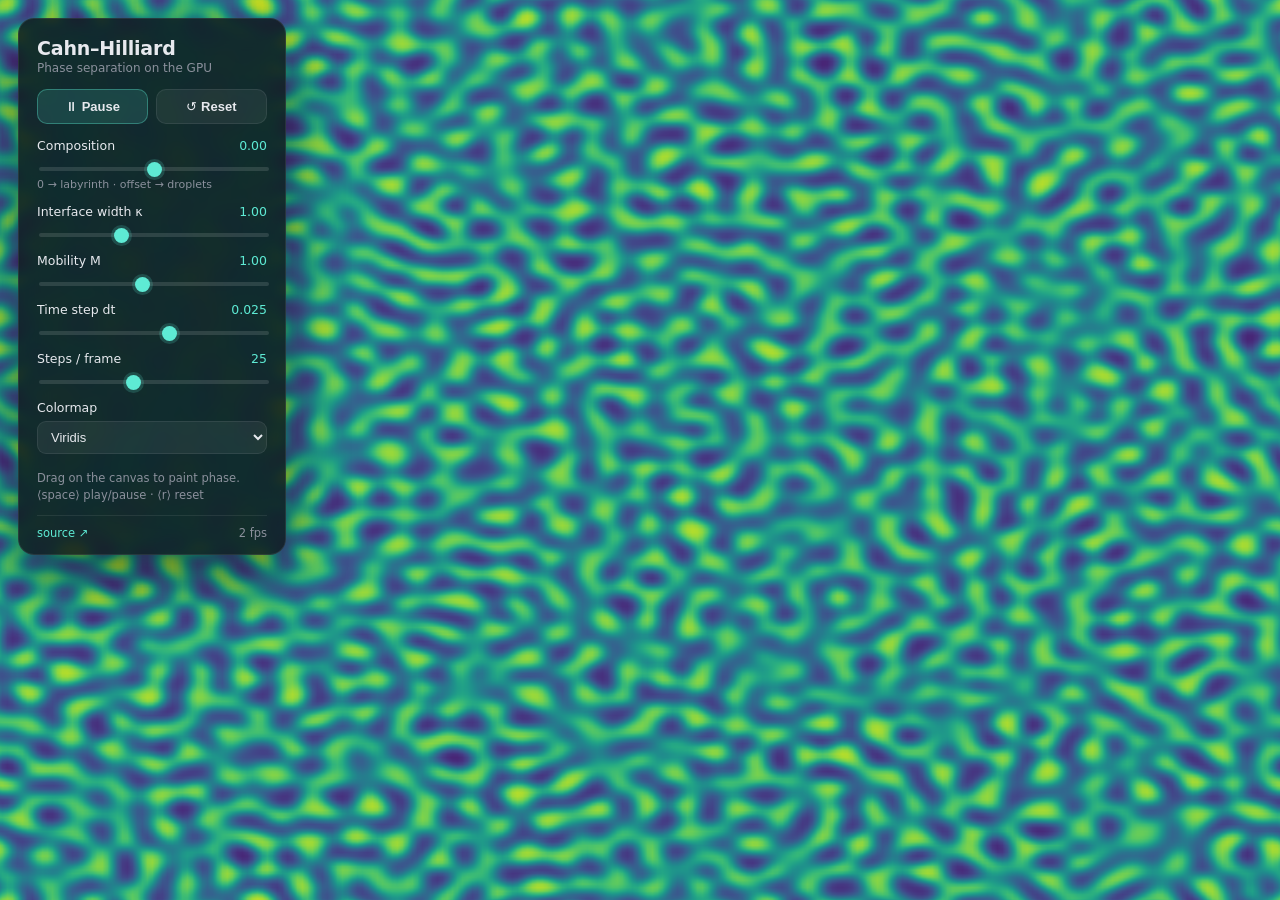
==== index.html @ 3d504143 "Cahn–Hilliard phase separation: interactive WebGL demo + Python spectral reference Real-time GPU sol" ====
<!DOCTYPE html>
<html lang="en">
<head>
  <meta charset="UTF-8" />
  <meta name="viewport" content="width=device-width, initial-scale=1.0" />
  <title>Cahn–Hilliard · Phase Separation on the GPU</title>
  <meta name="description" content="Interactive WebGL2 simulation of the Cahn–Hilliard equation — spinodal decomposition and capillary phase separation, running in real time on the GPU." />
  <link rel="stylesheet" href="css/style.css" />
</head>
<body>
  <canvas id="sim"></canvas>

  <aside id="panel">
    <header>
      <h1>Cahn–Hilliard</h1>
      <p class="sub">Phase separation on the GPU</p>
    </header>

    <div class="row buttons">
      <button id="playPause" class="primary">⏸ Pause</button>
      <button id="reset">↺ Reset</button>
    </div>

    <label class="ctl">
      <span>Composition <i id="meanVal">0.00</i></span>
      <input type="range" id="mean" min="-0.6" max="0.6" step="0.01" value="0" />
      <small>0 → labyrinth · offset → droplets</small>
    </label>

    <label class="ctl">
      <span>Interface width κ <i id="kappaVal">1.0</i></span>
      <input type="range" id="kappa" min="0.2" max="2.5" step="0.05" value="1.0" />
    </label>

    <label class="ctl">
      <span>Mobility M <i id="mobVal">1.0</i></span>
      <input type="range" id="mob" min="0.2" max="2.0" step="0.05" value="1.0" />
    </label>

    <label class="ctl">
      <span>Time step dt <i id="dtVal">0.025</i></span>
      <input type="range" id="dt" min="0.005" max="0.04" step="0.001" value="0.025" />
    </label>

    <label class="ctl">
      <span>Steps / frame <i id="subVal">25</i></span>
      <input type="range" id="sub" min="1" max="60" step="1" value="25" />
    </label>

    <label class="ctl">
      <span>Colormap</span>
      <select id="cmap">
        <option value="0">Viridis</option>
        <option value="1">Magma</option>
        <option value="2">Inferno</option>
        <option value="3">Ink (two-tone)</option>
        <option value="4">Gold / Teal</option>
      </select>
    </label>

    <p class="hint">Drag on the canvas to paint phase. ⟨space⟩ play/pause · ⟨r⟩ reset</p>
    <footer>
      <a href="https://github.com/DmitryLobuznov/cahn-hilliard" target="_blank" rel="noopener">source ↗</a>
      <span id="fps"></span>
    </footer>
  </aside>

  <script src="js/main.js"></script>
</body>
</html>
---- css/style.css ----
:root {
  --bg: #0a0b0e;
  --panel: rgba(18, 20, 26, 0.82);
  --line: rgba(255, 255, 255, 0.08);
  --txt: #e7e9ee;
  --dim: #8b909c;
  --accent: #5eead4;
}

* { box-sizing: border-box; }

html, body {
  margin: 0;
  height: 100%;
  overflow: hidden;
  background: var(--bg);
  color: var(--txt);
  font-family: ui-sans-serif, -apple-system, "SF Pro Text", "Inter", system-ui, sans-serif;
  -webkit-font-smoothing: antialiased;
}

#sim {
  position: fixed;
  inset: 0;
  width: 100%;
  height: 100%;
  display: block;
  cursor: crosshair;
}

#panel {
  position: fixed;
  top: 18px;
  left: 18px;
  width: 268px;
  padding: 18px 18px 14px;
  background: var(--panel);
  backdrop-filter: blur(14px) saturate(140%);
  -webkit-backdrop-filter: blur(14px) saturate(140%);
  border: 1px solid var(--line);
  border-radius: 16px;
  box-shadow: 0 20px 60px rgba(0, 0, 0, 0.45);
  user-select: none;
}

header h1 {
  margin: 0;
  font-size: 19px;
  font-weight: 650;
  letter-spacing: -0.01em;
}
.sub {
  margin: 2px 0 14px;
  font-size: 12px;
  color: var(--dim);
}

.row.buttons { display: flex; gap: 8px; margin-bottom: 14px; }

button {
  flex: 1;
  padding: 9px 10px;
  font-size: 13px;
  font-weight: 550;
  color: var(--txt);
  background: rgba(255, 255, 255, 0.06);
  border: 1px solid var(--line);
  border-radius: 10px;
  cursor: pointer;
  transition: background 0.15s, transform 0.05s;
}
button:hover { background: rgba(255, 255, 255, 0.12); }
button:active { transform: translateY(1px); }
button.primary { background: rgba(94, 234, 212, 0.14); border-color: rgba(94, 234, 212, 0.35); }

.ctl {
  display: block;
  margin: 0 0 13px;
  font-size: 12.5px;
  color: var(--dim);
}
.ctl > span {
  display: flex;
  justify-content: space-between;
  margin-bottom: 6px;
  color: var(--txt);
}
.ctl i { color: var(--accent); font-style: normal; font-variant-numeric: tabular-nums; }
.ctl small { display: block; margin-top: 4px; font-size: 11px; color: var(--dim); }

input[type="range"] {
  -webkit-appearance: none;
  appearance: none;
  width: 100%;
  height: 4px;
  border-radius: 4px;
  background: rgba(255, 255, 255, 0.12);
  outline: none;
}
input[type="range"]::-webkit-slider-thumb {
  -webkit-appearance: none;
  width: 15px;
  height: 15px;
  border-radius: 50%;
  background: var(--accent);
  cursor: pointer;
  box-shadow: 0 0 0 3px rgba(94, 234, 212, 0.18);
}
input[type="range"]::-moz-range-thumb {
  width: 15px; height: 15px; border: none; border-radius: 50%;
  background: var(--accent); cursor: pointer;
}

select {
  width: 100%;
  padding: 7px 9px;
  font-size: 13px;
  color: var(--txt);
  background: rgba(255, 255, 255, 0.06);
  border: 1px solid var(--line);
  border-radius: 9px;
}

.hint {
  margin: 16px 0 10px;
  font-size: 11.5px;
  line-height: 1.5;
  color: var(--dim);
}

footer {
  display: flex;
  justify-content: space-between;
  align-items: center;
  padding-top: 10px;
  border-top: 1px solid var(--line);
  font-size: 11.5px;
}
footer a { color: var(--accent); text-decoration: none; }
footer a:hover { text-decoration: underline; }
#fps { color: var(--dim); font-variant-numeric: tabular-nums; }

@media (max-width: 560px) {
  #panel { width: calc(100% - 24px); left: 12px; top: 12px; }
}
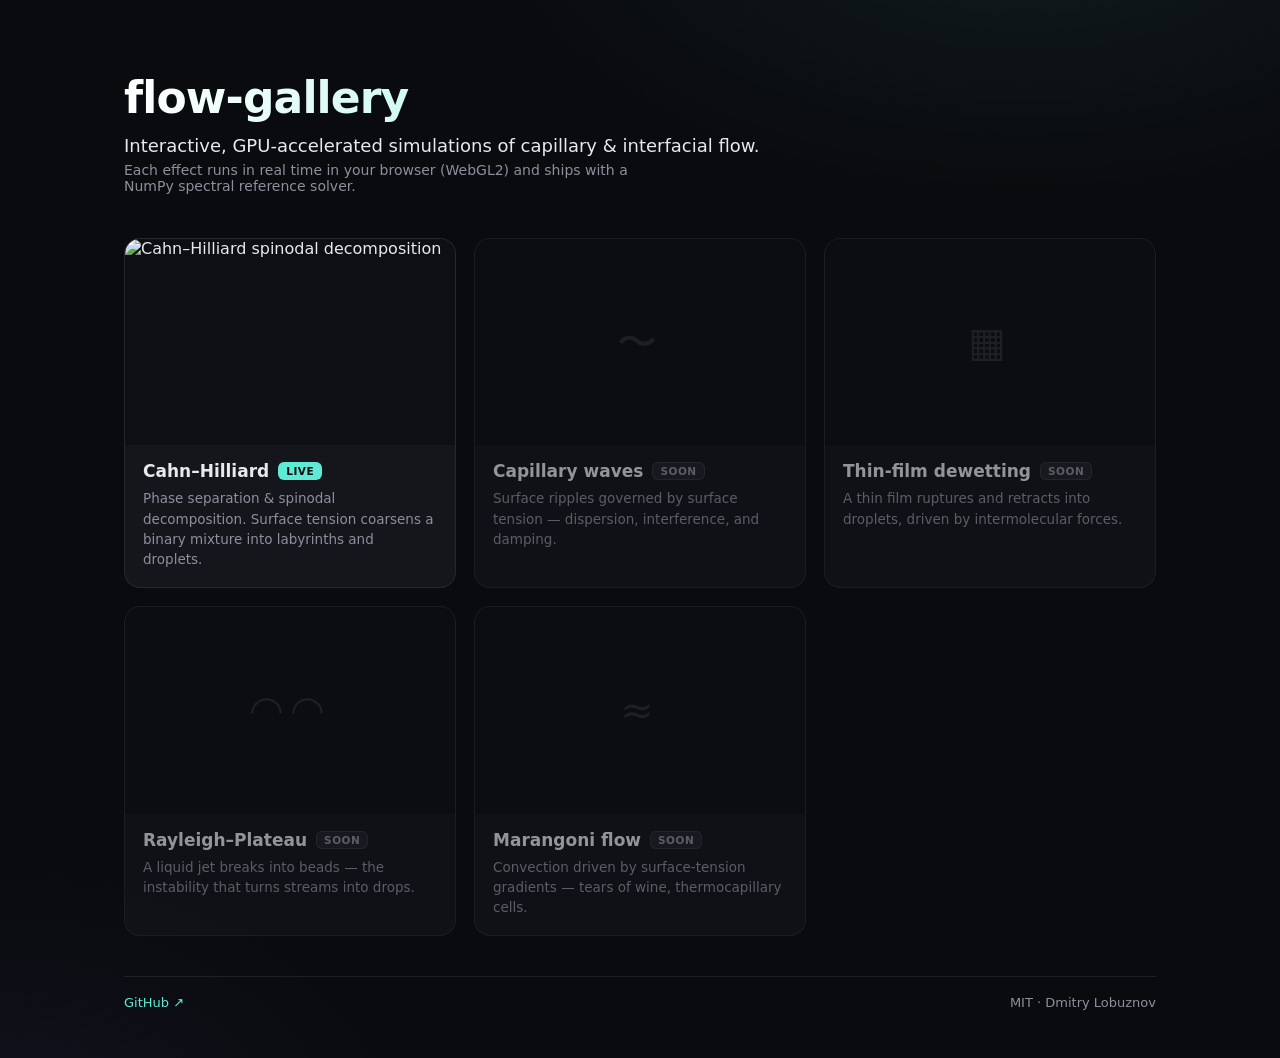
==== commit 8ae09e1e: "Restructure into flow-gallery monorepo; Cahn–Hilliard becomes first module Move the Cahn–Hilliard de" ====
--- a/index.html
+++ b/index.html
@@ -3,68 +3,66 @@
 <head>
   <meta charset="UTF-8" />
   <meta name="viewport" content="width=device-width, initial-scale=1.0" />
-  <title>Cahn–Hilliard · Phase Separation on the GPU</title>
-  <meta name="description" content="Interactive WebGL2 simulation of the Cahn–Hilliard equation — spinodal decomposition and capillary phase separation, running in real time on the GPU." />
-  <link rel="stylesheet" href="css/style.css" />
+  <title>flow-gallery · interactive capillary-effect simulations</title>
+  <meta name="description" content="A gallery of real-time, GPU-accelerated simulations of capillary and interfacial flow phenomena — phase separation, capillary waves, dewetting, and more." />
+  <link rel="stylesheet" href="css/landing.css" />
 </head>
 <body>
-  <canvas id="sim"></canvas>
-
-  <aside id="panel">
-    <header>
-      <h1>Cahn–Hilliard</h1>
-      <p class="sub">Phase separation on the GPU</p>
+  <main>
+    <header class="hero">
+      <h1>flow-gallery</h1>
+      <p class="tagline">Interactive, GPU-accelerated simulations of capillary &amp; interfacial flow.</p>
+      <p class="sub">Each effect runs in real time in your browser (WebGL2) and ships with a NumPy spectral reference solver.</p>
     </header>
 
-    <div class="row buttons">
-      <button id="playPause" class="primary">⏸ Pause</button>
-      <button id="reset">↺ Reset</button>
-    </div>
+    <section class="grid">
+      <!-- live -->
+      <a class="card" href="cahn-hilliard/">
+        <div class="thumb"><img src="cahn-hilliard/assets/spinodal.gif" alt="Cahn–Hilliard spinodal decomposition" loading="lazy" /></div>
+        <div class="meta">
+          <h2>Cahn–Hilliard <span class="badge live">live</span></h2>
+          <p>Phase separation &amp; spinodal decomposition. Surface tension coarsens a binary mixture into labyrinths and droplets.</p>
+        </div>
+      </a>
 
-    <label class="ctl">
-      <span>Composition <i id="meanVal">0.00</i></span>
-      <input type="range" id="mean" min="-0.6" max="0.6" step="0.01" value="0" />
-      <small>0 → labyrinth · offset → droplets</small>
-    </label>
+      <!-- roadmap -->
+      <div class="card soon">
+        <div class="thumb placeholder">〜</div>
+        <div class="meta">
+          <h2>Capillary waves <span class="badge">soon</span></h2>
+          <p>Surface ripples governed by surface tension — dispersion, interference, and damping.</p>
+        </div>
+      </div>
 
-    <label class="ctl">
-      <span>Interface width κ <i id="kappaVal">1.0</i></span>
-      <input type="range" id="kappa" min="0.2" max="2.5" step="0.05" value="1.0" />
-    </label>
+      <div class="card soon">
+        <div class="thumb placeholder">▦</div>
+        <div class="meta">
+          <h2>Thin-film dewetting <span class="badge">soon</span></h2>
+          <p>A thin film ruptures and retracts into droplets, driven by intermolecular forces.</p>
+        </div>
+      </div>
 
-    <label class="ctl">
-      <span>Mobility M <i id="mobVal">1.0</i></span>
-      <input type="range" id="mob" min="0.2" max="2.0" step="0.05" value="1.0" />
-    </label>
+      <div class="card soon">
+        <div class="thumb placeholder">◠◠</div>
+        <div class="meta">
+          <h2>Rayleigh–Plateau <span class="badge">soon</span></h2>
+          <p>A liquid jet breaks into beads — the instability that turns streams into drops.</p>
+        </div>
+      </div>
 
-    <label class="ctl">
-      <span>Time step dt <i id="dtVal">0.025</i></span>
-      <input type="range" id="dt" min="0.005" max="0.04" step="0.001" value="0.025" />
-    </label>
+      <div class="card soon">
+        <div class="thumb placeholder">≈</div>
+        <div class="meta">
+          <h2>Marangoni flow <span class="badge">soon</span></h2>
+          <p>Convection driven by surface-tension gradients — tears of wine, thermocapillary cells.</p>
+        </div>
+      </div>
+    </section>
 
-    <label class="ctl">
-      <span>Steps / frame <i id="subVal">25</i></span>
-      <input type="range" id="sub" min="1" max="60" step="1" value="25" />
-    </label>
-
-    <label class="ctl">
-      <span>Colormap</span>
-      <select id="cmap">
-        <option value="0">Viridis</option>
-        <option value="1">Magma</option>
-        <option value="2">Inferno</option>
-        <option value="3">Ink (two-tone)</option>
-        <option value="4">Gold / Teal</option>
-      </select>
-    </label>
-
-    <p class="hint">Drag on the canvas to paint phase. ⟨space⟩ play/pause · ⟨r⟩ reset</p>
-    <footer>
-      <a href="https://github.com/DmitryLobuznov/cahn-hilliard" target="_blank" rel="noopener">source ↗</a>
-      <span id="fps"></span>
+    <footer class="foot">
+      <a href="https://github.com/DmitryLobuznov/flow-gallery" target="_blank" rel="noopener">GitHub ↗</a>
+      <span>MIT · Dmitry Lobuznov</span>
     </footer>
-  </aside>
-
-  <script src="js/main.js"></script>
+  </main>
 </body>
 </html>
--- a/css/landing.css
+++ b/css/landing.css
@@ -0,0 +1,125 @@
+:root {
+  --bg: #0a0b0e;
+  --card: #14161c;
+  --line: rgba(255, 255, 255, 0.08);
+  --txt: #e7e9ee;
+  --dim: #8b909c;
+  --accent: #5eead4;
+}
+
+* { box-sizing: border-box; }
+
+body {
+  margin: 0;
+  min-height: 100vh;
+  background:
+    radial-gradient(900px 500px at 80% -10%, rgba(94, 234, 212, 0.08), transparent 60%),
+    radial-gradient(700px 500px at 0% 110%, rgba(120, 119, 255, 0.07), transparent 60%),
+    var(--bg);
+  color: var(--txt);
+  font-family: ui-sans-serif, -apple-system, "SF Pro Text", "Inter", system-ui, sans-serif;
+  -webkit-font-smoothing: antialiased;
+}
+
+main { max-width: 1080px; margin: 0 auto; padding: 72px 24px 48px; }
+
+.hero { margin-bottom: 44px; }
+.hero h1 {
+  margin: 0;
+  font-size: 44px;
+  font-weight: 700;
+  letter-spacing: -0.02em;
+  background: linear-gradient(90deg, #fff, var(--accent));
+  -webkit-background-clip: text;
+  background-clip: text;
+  color: transparent;
+}
+.tagline { margin: 12px 0 6px; font-size: 18px; color: var(--txt); }
+.sub { margin: 0; font-size: 14px; color: var(--dim); max-width: 60ch; }
+
+.grid {
+  display: grid;
+  grid-template-columns: repeat(auto-fill, minmax(300px, 1fr));
+  gap: 18px;
+}
+
+.card {
+  display: flex;
+  flex-direction: column;
+  background: var(--card);
+  border: 1px solid var(--line);
+  border-radius: 16px;
+  overflow: hidden;
+  text-decoration: none;
+  color: inherit;
+  transition: transform 0.18s ease, border-color 0.18s ease, box-shadow 0.18s ease;
+}
+a.card:hover {
+  transform: translateY(-4px);
+  border-color: rgba(94, 234, 212, 0.4);
+  box-shadow: 0 24px 60px rgba(0, 0, 0, 0.45);
+}
+
+.thumb {
+  aspect-ratio: 16 / 10;
+  background: #0d0f13;
+  overflow: hidden;
+}
+.thumb img { width: 100%; height: 100%; object-fit: cover; display: block; }
+.thumb.placeholder {
+  display: flex;
+  align-items: center;
+  justify-content: center;
+  font-size: 40px;
+  color: rgba(255, 255, 255, 0.12);
+  letter-spacing: 6px;
+}
+
+.meta { padding: 16px 18px 18px; }
+.meta h2 {
+  margin: 0 0 7px;
+  font-size: 17px;
+  font-weight: 600;
+  display: flex;
+  align-items: center;
+  gap: 9px;
+}
+.meta p { margin: 0; font-size: 13.5px; line-height: 1.5; color: var(--dim); }
+
+.badge {
+  font-size: 10.5px;
+  font-weight: 600;
+  text-transform: uppercase;
+  letter-spacing: 0.05em;
+  padding: 2px 7px;
+  border-radius: 6px;
+  color: var(--dim);
+  background: rgba(255, 255, 255, 0.06);
+  border: 1px solid var(--line);
+}
+.badge.live {
+  color: #0a0b0e;
+  background: var(--accent);
+  border-color: transparent;
+}
+
+.card.soon { opacity: 0.62; cursor: default; }
+.card.soon:hover { transform: none; }
+
+.foot {
+  display: flex;
+  justify-content: space-between;
+  align-items: center;
+  margin-top: 40px;
+  padding-top: 18px;
+  border-top: 1px solid var(--line);
+  font-size: 13px;
+  color: var(--dim);
+}
+.foot a { color: var(--accent); text-decoration: none; }
+.foot a:hover { text-decoration: underline; }
+
+@media (max-width: 560px) {
+  main { padding: 48px 16px 32px; }
+  .hero h1 { font-size: 34px; }
+}
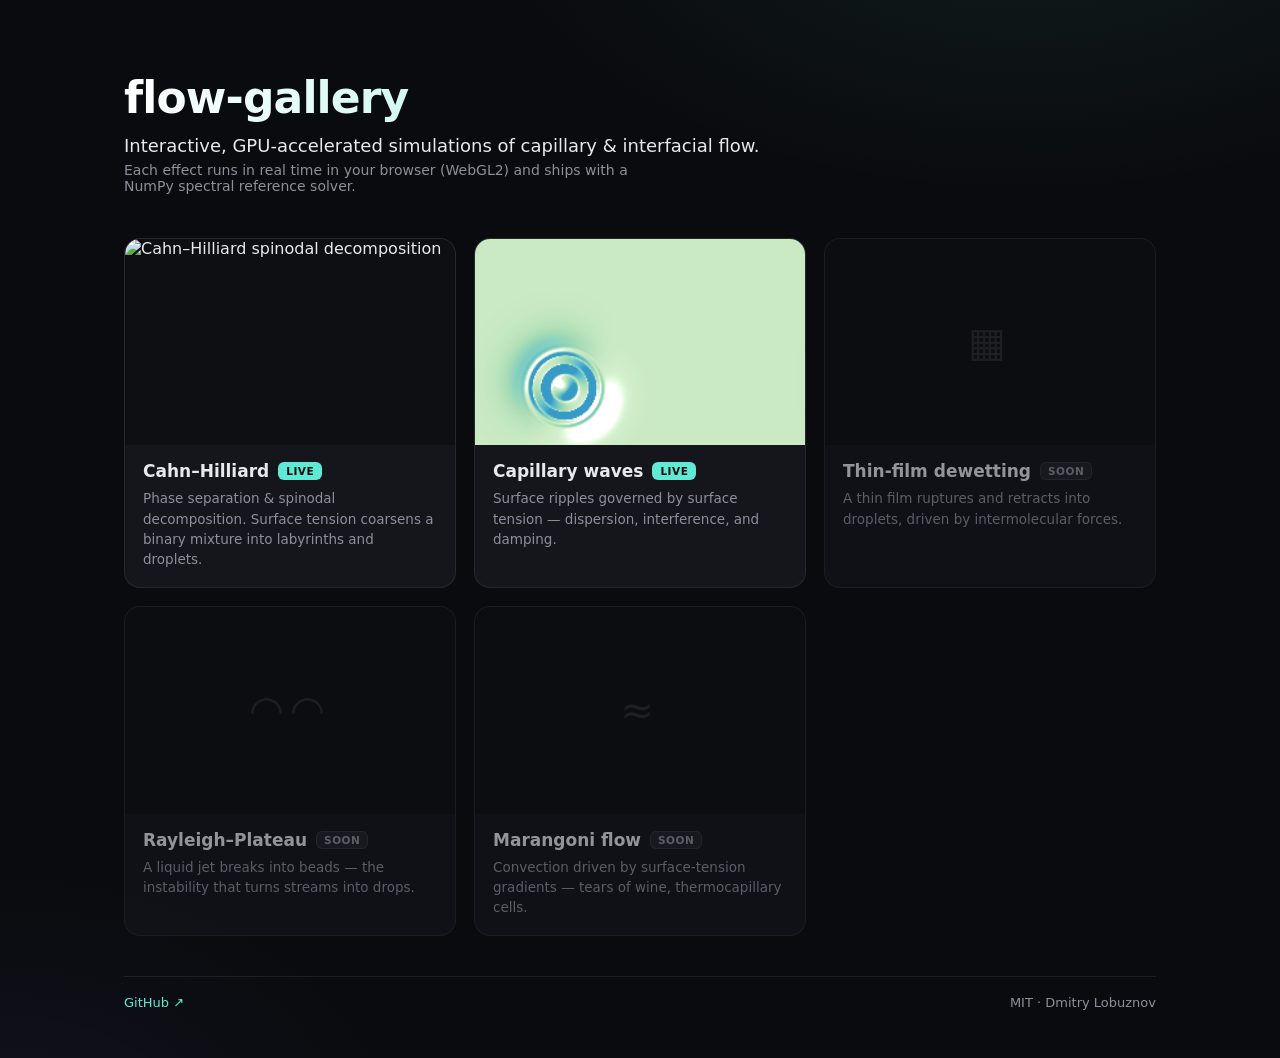
==== commit 22a8a9a4: "Add capillary-waves module (gravity–capillary surface waves) Second flow-gallery effect: an interact" ====
--- a/index.html
+++ b/index.html
@@ -25,14 +25,15 @@
         </div>
       </a>
 
-      <!-- roadmap -->
-      <div class="card soon">
-        <div class="thumb placeholder">〜</div>
+      <a class="card" href="capillary-waves/">
+        <div class="thumb"><img src="capillary-waves/assets/ripple.gif" alt="Capillary waves ripple tank" loading="lazy" /></div>
         <div class="meta">
-          <h2>Capillary waves <span class="badge">soon</span></h2>
+          <h2>Capillary waves <span class="badge live">live</span></h2>
           <p>Surface ripples governed by surface tension — dispersion, interference, and damping.</p>
         </div>
-      </div>
+      </a>
+
+      <!-- roadmap -->
 
       <div class="card soon">
         <div class="thumb placeholder">▦</div>
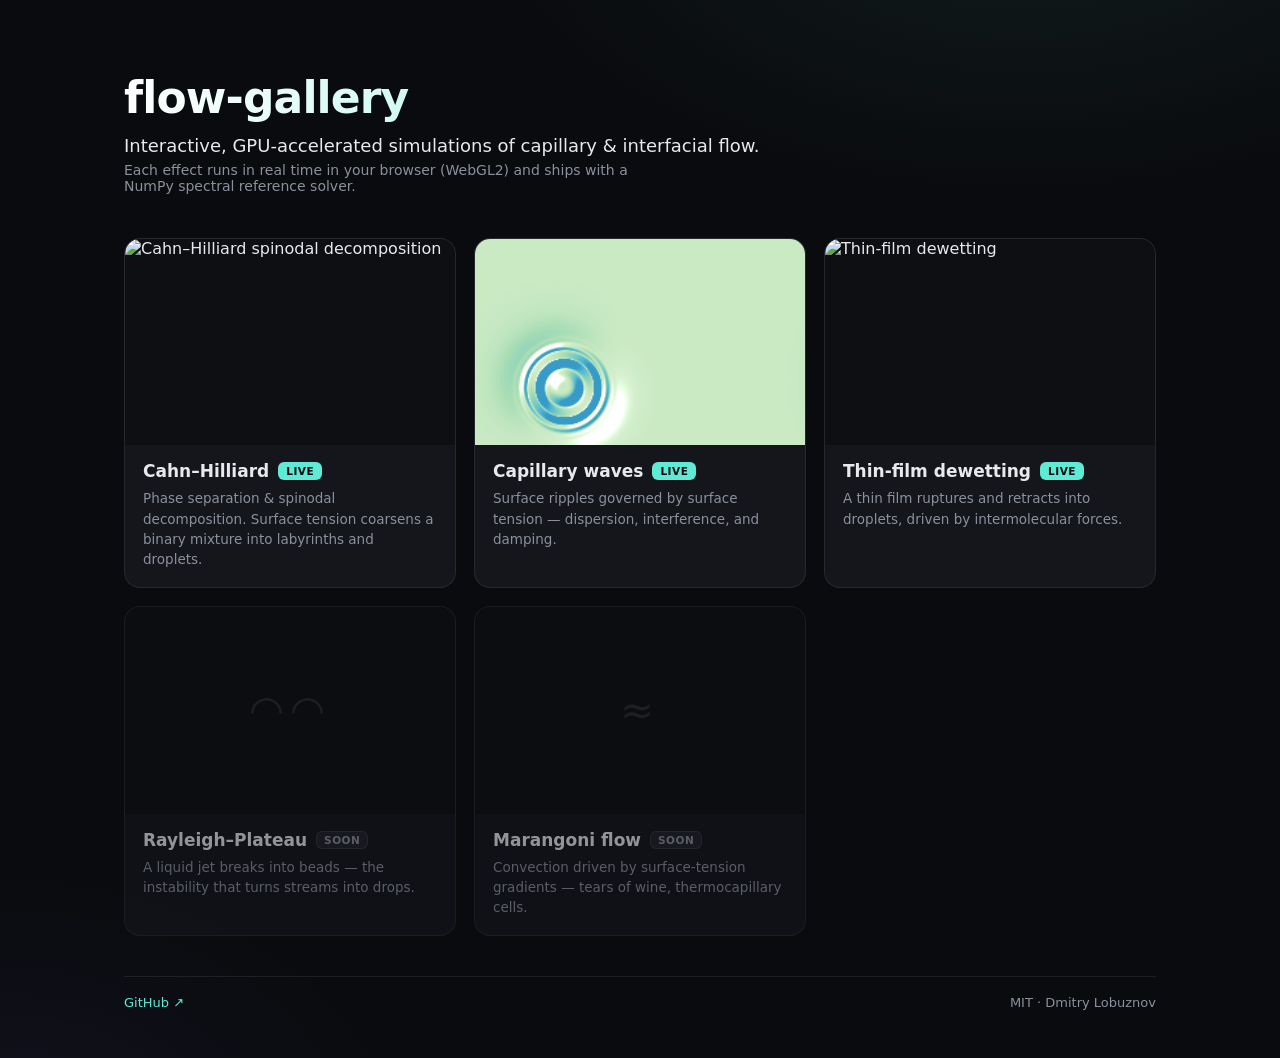
==== commit d41230e6: "Add dewetting module (thin-film spinodal dewetting) Third flow-gallery effect: an interactive WebGL2" ====
--- a/index.html
+++ b/index.html
@@ -35,13 +35,13 @@
 
       <!-- roadmap -->
 
-      <div class="card soon">
-        <div class="thumb placeholder">▦</div>
+      <a class="card" href="dewetting/">
+        <div class="thumb"><img src="dewetting/assets/rupture.gif" alt="Thin-film dewetting" loading="lazy" /></div>
         <div class="meta">
-          <h2>Thin-film dewetting <span class="badge">soon</span></h2>
+          <h2>Thin-film dewetting <span class="badge live">live</span></h2>
           <p>A thin film ruptures and retracts into droplets, driven by intermolecular forces.</p>
         </div>
-      </div>
+      </a>
 
       <div class="card soon">
         <div class="thumb placeholder">◠◠</div>
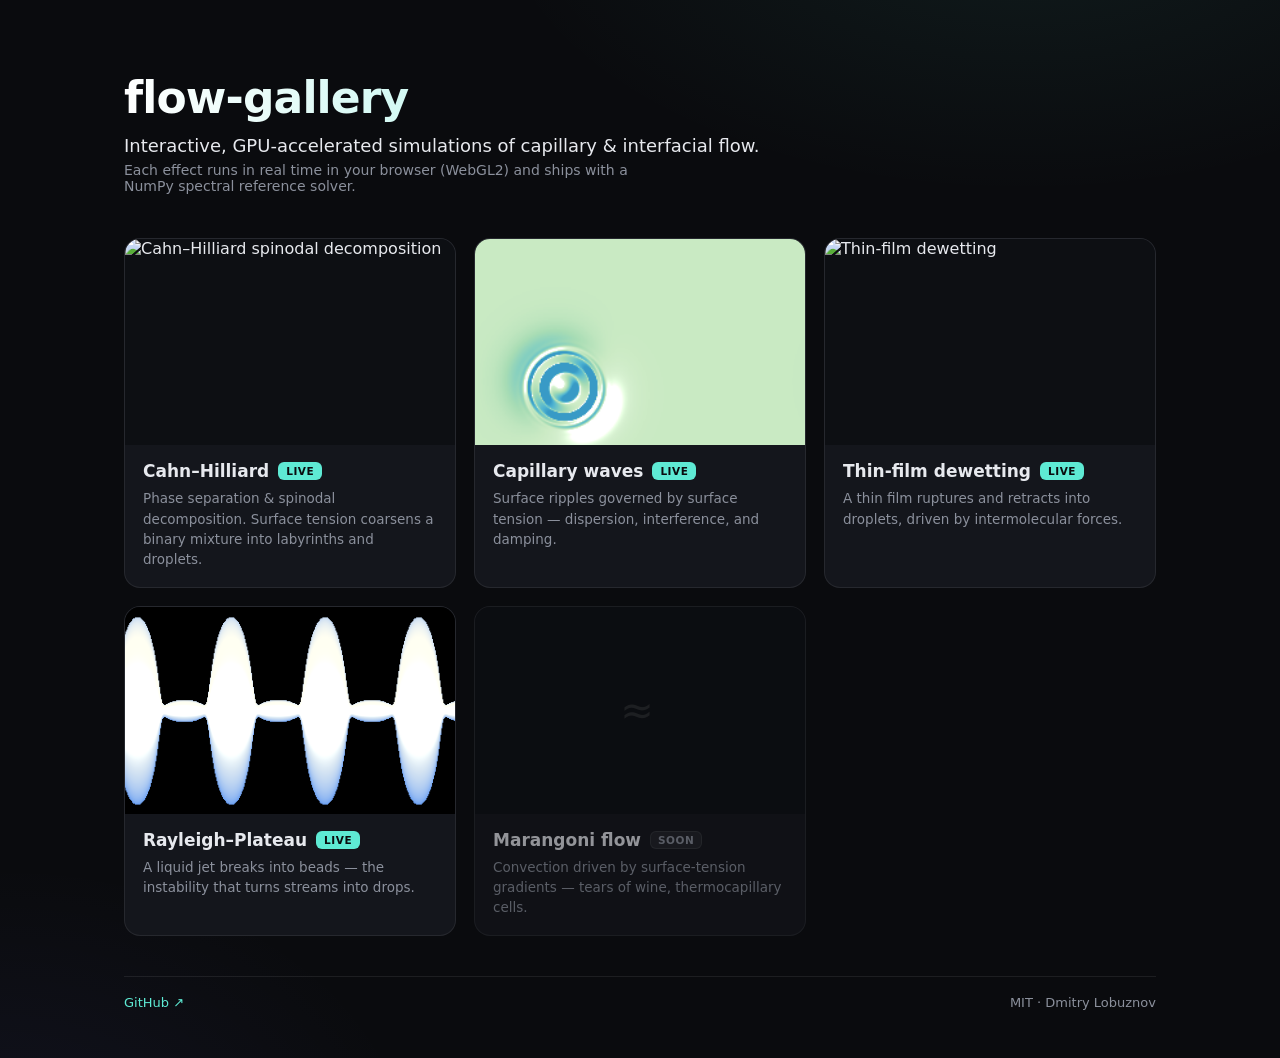
==== commit 23845695: "Add rayleigh-plateau module (jet break-up instability) Fourth flow-gallery effect: an interactive We" ====
--- a/index.html
+++ b/index.html
@@ -43,13 +43,13 @@
         </div>
       </a>
 
-      <div class="card soon">
-        <div class="thumb placeholder">◠◠</div>
+      <a class="card" href="rayleigh-plateau/">
+        <div class="thumb"><img src="rayleigh-plateau/assets/breakup.gif" alt="Rayleigh–Plateau jet break-up" loading="lazy" /></div>
         <div class="meta">
-          <h2>Rayleigh–Plateau <span class="badge">soon</span></h2>
+          <h2>Rayleigh–Plateau <span class="badge live">live</span></h2>
           <p>A liquid jet breaks into beads — the instability that turns streams into drops.</p>
         </div>
-      </div>
+      </a>
 
       <div class="card soon">
         <div class="thumb placeholder">≈</div>
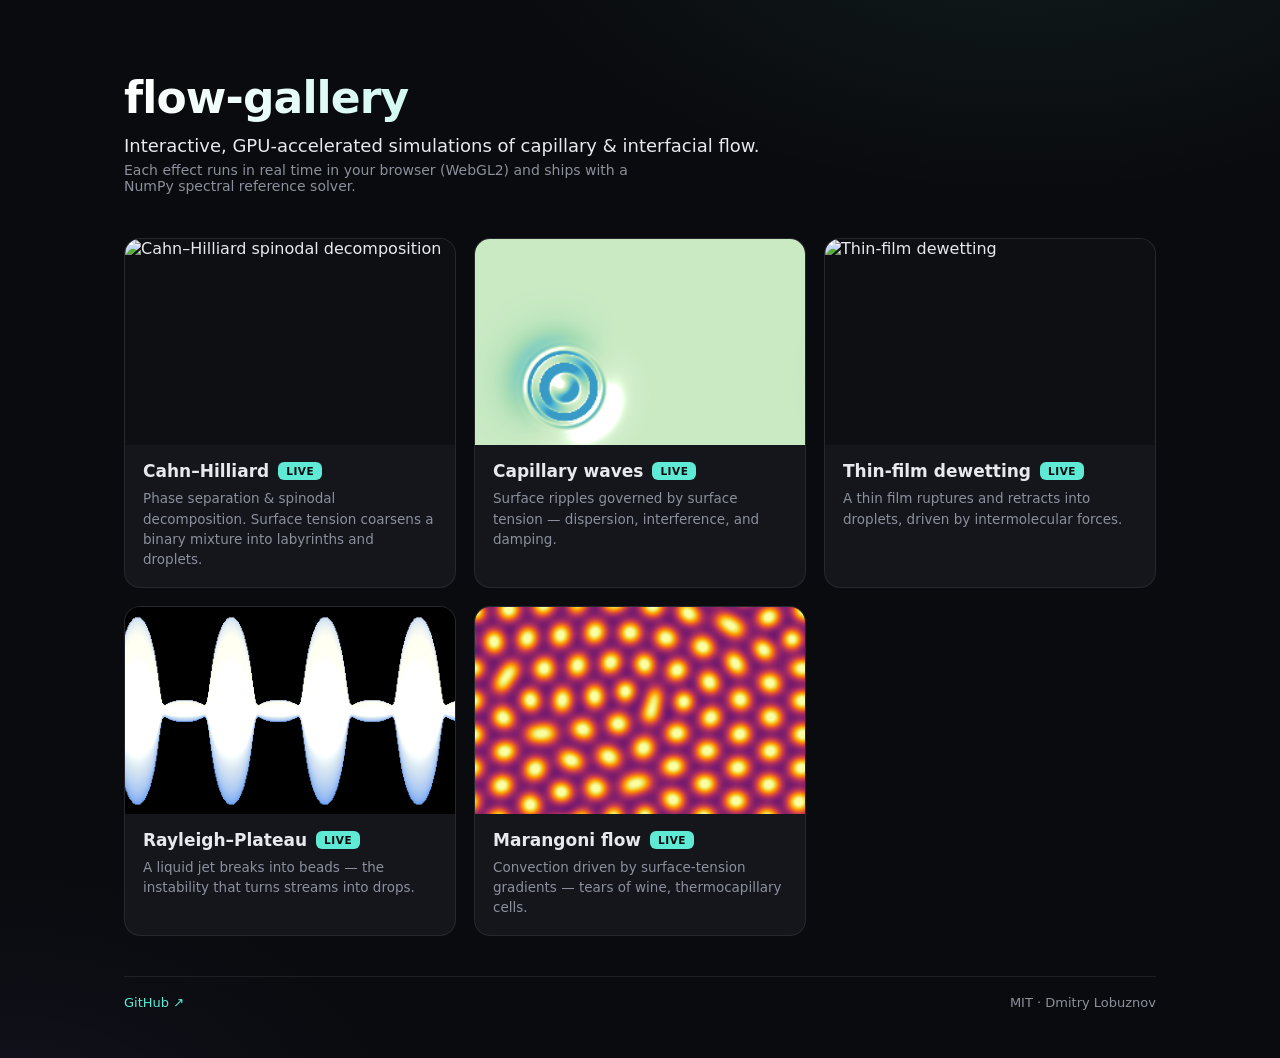
==== commit 6b03e85e: "Add marangoni module (thermocapillary convection cells) Fifth and final flow-gallery effect: an inte" ====
--- a/index.html
+++ b/index.html
@@ -51,13 +51,13 @@
         </div>
       </a>
 
-      <div class="card soon">
-        <div class="thumb placeholder">≈</div>
+      <a class="card" href="marangoni/">
+        <div class="thumb"><img src="marangoni/assets/cells.gif" alt="Marangoni convection cells" loading="lazy" /></div>
         <div class="meta">
-          <h2>Marangoni flow <span class="badge">soon</span></h2>
+          <h2>Marangoni flow <span class="badge live">live</span></h2>
           <p>Convection driven by surface-tension gradients — tears of wine, thermocapillary cells.</p>
         </div>
-      </div>
+      </a>
     </section>
 
     <footer class="foot">
